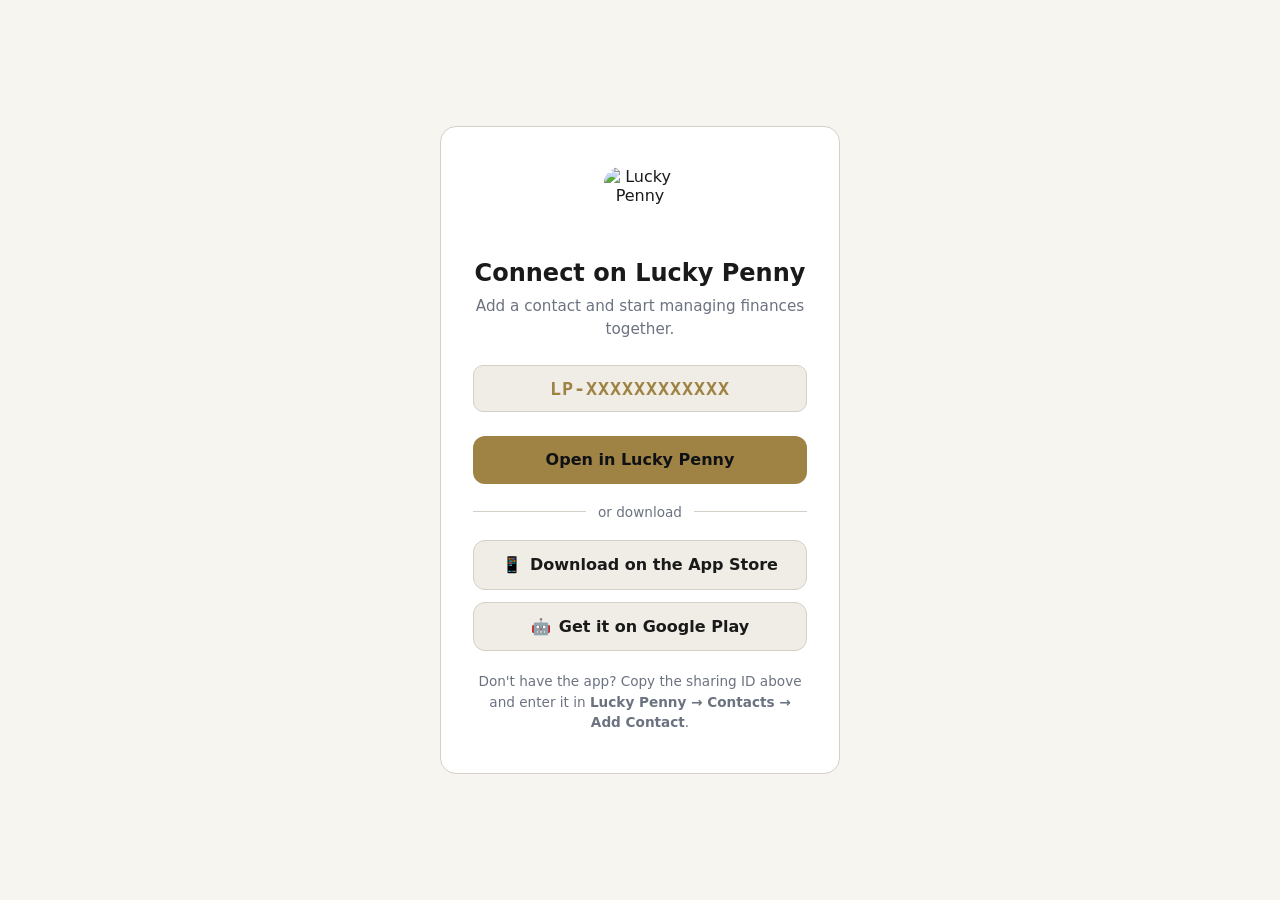
==== connect/index.html @ 6d792311 "Point canonical and social preview tags at /SmartPenny-Website/" ====
<!DOCTYPE html>
<html lang="en">
<head>
  <meta charset="UTF-8" />
  <meta name="viewport" content="width=device-width, initial-scale=1.0, maximum-scale=1.0, user-scalable=no" />
  <title>Connect on Lucky Penny</title>
  <meta name="description" content="Add someone on Lucky Penny — the offline-first personal finance app." />

  <!-- Open Graph -->
  <meta property="og:title" content="Add me on Lucky Penny" />
  <meta property="og:description" content="Track expenses, split bills, and manage budgets together — all offline-first." />
  <meta property="og:type" content="website" />
  <meta property="og:image" content="https://gg-241.github.io/SmartPenny-Website/assets/img/og-image.jpg" />

  <!-- Apple Smart Banner (prompts install if app not present) -->
  <meta name="apple-itunes-app" content="app-id=6760491274" />

  <link rel="icon" type="image/png" href="../assets/img/penny_icon.png" />
  <link rel="apple-touch-icon" href="../assets/img/penny_icon.png" />
  <link rel="stylesheet" href="../assets/css/theme.css" />
  <style>
    *, *::before, *::after { box-sizing: border-box; margin: 0; padding: 0; }

    body {
      font-family: 'Inter', system-ui, -apple-system, sans-serif;
      background: var(--bg);
      color: var(--text);
      min-height: 100dvh;
      display: flex;
      flex-direction: column;
      align-items: center;
      justify-content: center;
      padding: 2rem;
      -webkit-font-smoothing: antialiased;
    }

    .card {
      background: var(--surface);
      border: 1px solid var(--border);
      border-radius: 16px;
      padding: 2.5rem 2rem;
      max-width: 400px;
      width: 100%;
      text-align: center;
    }

    .logo {
      width: 72px;
      height: 72px;
      border-radius: 16px;
      margin: 0 auto 1.25rem;
      display: block;
    }

    h1 {
      font-size: 1.5rem;
      font-weight: 700;
      margin-bottom: 0.5rem;
      color: var(--text);
    }

    .subtitle {
      font-size: 0.95rem;
      color: var(--text-muted);
      margin-bottom: 1.5rem;
      line-height: 1.5;
    }

    .share-id {
      font-family: 'SF Mono', 'Menlo', 'Consolas', monospace;
      font-size: 1.15rem;
      font-weight: 700;
      color: var(--accent-primary);
      background: var(--surface-2);
      border: 1px solid var(--border);
      border-radius: 10px;
      padding: 0.75rem 1rem;
      margin-bottom: 1.5rem;
      letter-spacing: 0.05em;
      word-break: break-all;
      user-select: all;
    }

    .btn {
      display: block;
      width: 100%;
      padding: 0.9rem 1.5rem;
      border-radius: 12px;
      font-size: 1rem;
      font-weight: 600;
      text-decoration: none;
      text-align: center;
      margin-bottom: 0.75rem;
      border: none;
      cursor: pointer;
      transition: transform 0.15s, box-shadow 0.15s;
    }

    .btn:hover {
      transform: translateY(-1px);
      box-shadow: 0 4px 12px rgba(0,0,0,0.3);
    }

    .btn:active {
      transform: translateY(0);
    }

    .btn-primary {
      background: var(--accent-primary);
      color: #0f1115;
    }

    .btn-secondary {
      background: var(--surface-2);
      color: var(--text);
      border: 1px solid var(--border);
    }

    .btn-store {
      background: var(--surface-2);
      color: var(--text);
      border: 1px solid var(--border);
      display: flex;
      align-items: center;
      justify-content: center;
      gap: 0.5rem;
    }

    .divider {
      display: flex;
      align-items: center;
      margin: 1.25rem 0;
      color: var(--text-muted);
      font-size: 0.85rem;
    }

    .divider::before,
    .divider::after {
      content: '';
      flex: 1;
      height: 1px;
      background: var(--border);
    }

    .divider::before { margin-right: 0.75rem; }
    .divider::after { margin-left: 0.75rem; }

    .hint {
      font-size: 0.85rem;
      color: var(--text-muted);
      margin-top: 1.25rem;
      line-height: 1.5;
    }

    .hint code {
      background: var(--surface-2);
      padding: 0.15em 0.4em;
      border-radius: 4px;
      font-size: 0.85em;
    }

    .name-label {
      font-size: 1.1rem;
      font-weight: 600;
      margin-bottom: 0.25rem;
    }

    .hidden { display: none; }

    @media (prefers-color-scheme: light) {
      :root {
        --bg: #f7f5f0;
        --surface: #ffffff;
        --surface-2: #f0ede6;
        --surface-3: #e6e3db;
        --text: #1a1a1a;
        --text-muted: #6b7280;
        --border: #d4d0c8;
        --accent-primary: #9e8344;
        --accent-primary-hover: #b8974f;
        --accent-success: #2e6a57;
        --accent-success-soft: #e6f5f0;
        --accent-danger: #a35c5c;
        --accent-neutral: #7c8798;
      }
    }
  </style>
</head>
<body>
  <div class="card">
    <img src="../assets/img/penny_icon.png" alt="Lucky Penny" class="logo" />
    <h1 id="heading">Connect on Lucky Penny</h1>
    <p class="subtitle" id="subtitle">Add a contact and start managing finances together.</p>

    <div id="name-section" class="hidden">
      <div class="name-label" id="display-name"></div>
    </div>

    <div class="share-id" id="share-id"></div>

    <!-- Open in app button (for mobile with app installed) -->
    <a id="open-btn" href="#" class="btn btn-primary">Open in Lucky Penny</a>

    <div class="divider">or download</div>

    <!-- Store buttons -->
    <a id="ios-btn" href="https://apps.apple.com/app/penny-finance/id6760491274"
       class="btn btn-store">
      <span>📱</span> Download on the App Store
    </a>
    <a id="android-btn" href="https://play.google.com/store/apps/details?id=com.luckypenny.app"
       class="btn btn-store">
      <span>🤖</span> Get it on Google Play
    </a>

    <p class="hint">
      Don't have the app? Copy the sharing ID above and enter it in
      <strong>Lucky Penny → Contacts → Add Contact</strong>.
    </p>
  </div>

  <script>
    (function() {
      var params = new URLSearchParams(window.location.search);
      var shareId = params.get('shareId') || '';
      var displayName = params.get('name') || '';
      var currency = params.get('cur') || '';

      // Display the sharing ID
      var shareIdEl = document.getElementById('share-id');
      shareIdEl.textContent = shareId || 'LP-XXXXXXXXXXXX';

      // Display name if provided
      var nameSection = document.getElementById('name-section');
      var nameEl = document.getElementById('display-name');
      if (displayName) {
        nameSection.classList.remove('hidden');
        nameEl.textContent = displayName;
      }

      // Update the heading based on available info
      var heading = document.getElementById('heading');
      if (displayName) {
        heading.textContent = 'Add ' + displayName + ' on Lucky Penny';
      }

      // Deep link for "Open in Lucky Penny" button
      var openBtn = document.getElementById('open-btn');
      var deepLink = 'luckypenny://connect?shareId=' + encodeURIComponent(shareId);
      if (displayName) {
        deepLink += '&name=' + encodeURIComponent(displayName);
      }
      if (currency) {
        deepLink += '&cur=' + encodeURIComponent(currency);
      }
      openBtn.href = deepLink;

      // Platform detection: hide irrelevant store button
      var iosBtn = document.getElementById('ios-btn');
      var androidBtn = document.getElementById('android-btn');
      var ua = navigator.userAgent || navigator.vendor || window.opera;

      if (/iPad|iPhone|iPod/.test(ua) && !window.MSStream) {
        // iOS: try deep link, show App Store as fallback
        androidBtn.style.display = 'none';
        // On iOS, the deep link often doesn't work from Safari without
        // universal links. We set a timeout to redirect to App Store if
        // the app doesn't open.
        openBtn.addEventListener('click', function(e) {
          var start = Date.now();
          setTimeout(function() {
            if (Date.now() - start < 2000) {
              window.location.href = 'https://apps.apple.com/app/penny-finance/id6760491274';
            }
          }, 1500);
        });
      } else if (/android/i.test(ua)) {
        // Android: try deep link, show Play Store as fallback
        iosBtn.style.display = 'none';
        // Android Intent fallback is handled by the app_links package
      }

      // Update Open Graph meta tags with user info
      var ogTitle = document.querySelector('meta[property="og:title"]');
      if (ogTitle && displayName) {
        ogTitle.setAttribute('content', 'Add ' + displayName + ' on Lucky Penny');
      }
    })();
  </script>
</body>
</html>
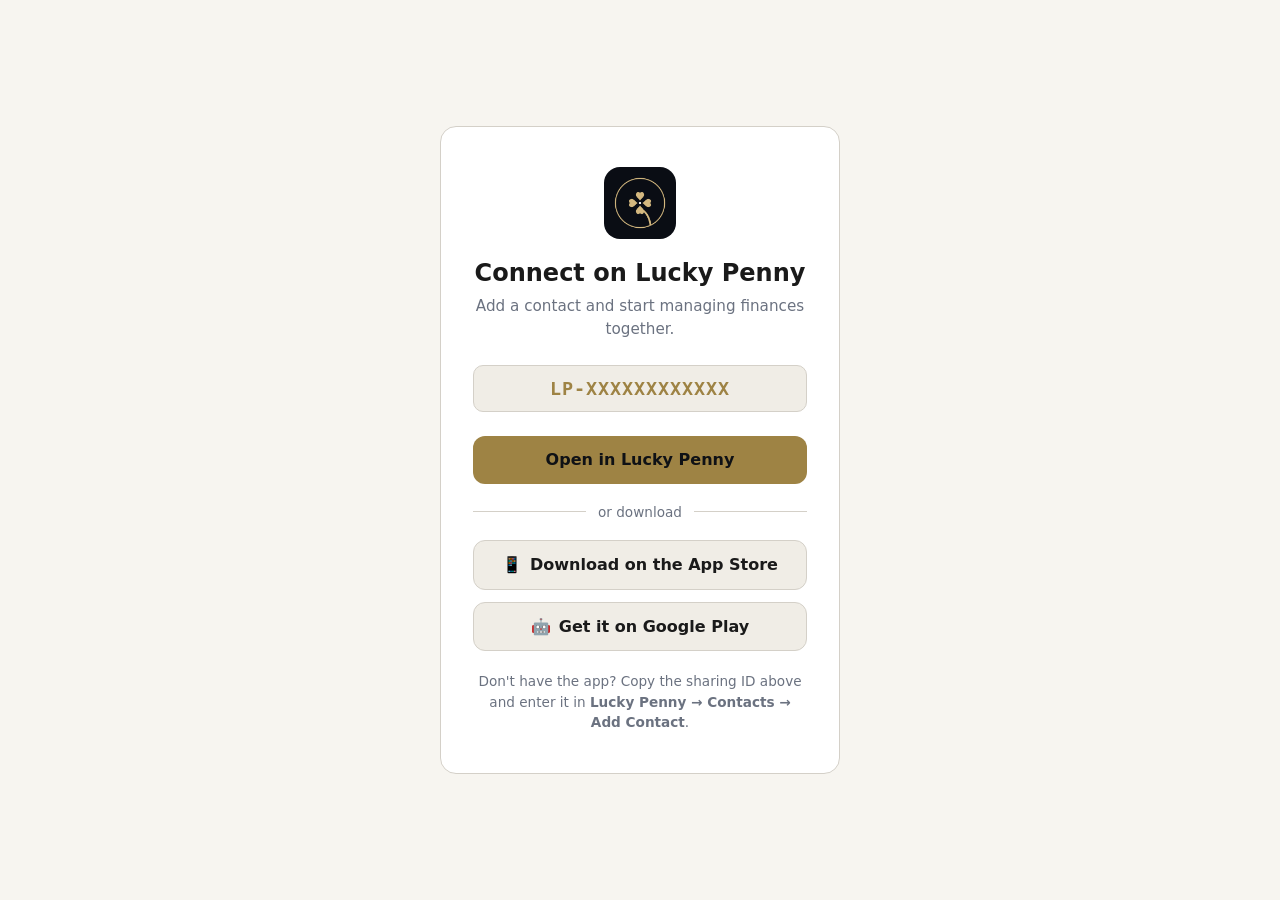
==== commit 6a032c88: "new logo, design, FAQ page" ====
--- a/connect/index.html
+++ b/connect/index.html
@@ -15,8 +15,8 @@
   <!-- Apple Smart Banner (prompts install if app not present) -->
   <meta name="apple-itunes-app" content="app-id=6760491274" />
 
-  <link rel="icon" type="image/png" href="../assets/img/penny_icon.png" />
-  <link rel="apple-touch-icon" href="../assets/img/penny_icon.png" />
+  <link rel="icon" type="image/png" href="../assets/img/lucky-penny-icon.png" />
+  <link rel="apple-touch-icon" href="../assets/img/lucky-penny-icon.png" />
   <link rel="stylesheet" href="../assets/css/theme.css" />
   <style>
     *, *::before, *::after { box-sizing: border-box; margin: 0; padding: 0; }
@@ -185,10 +185,12 @@
       }
     }
   </style>
+<!-- Cookieless visit and click counts; see privacy.html section 12. -->
+<script defer src="https://cloud.umami.is/script.js" data-website-id="5c60fb75-4c11-4f28-b2e4-7a822c459c5e"></script>
 </head>
 <body>
   <div class="card">
-    <img src="../assets/img/penny_icon.png" alt="Lucky Penny" class="logo" />
+    <img src="../assets/img/lucky-penny-icon.png" alt="Lucky Penny" class="logo" />
     <h1 id="heading">Connect on Lucky Penny</h1>
     <p class="subtitle" id="subtitle">Add a contact and start managing finances together.</p>
 
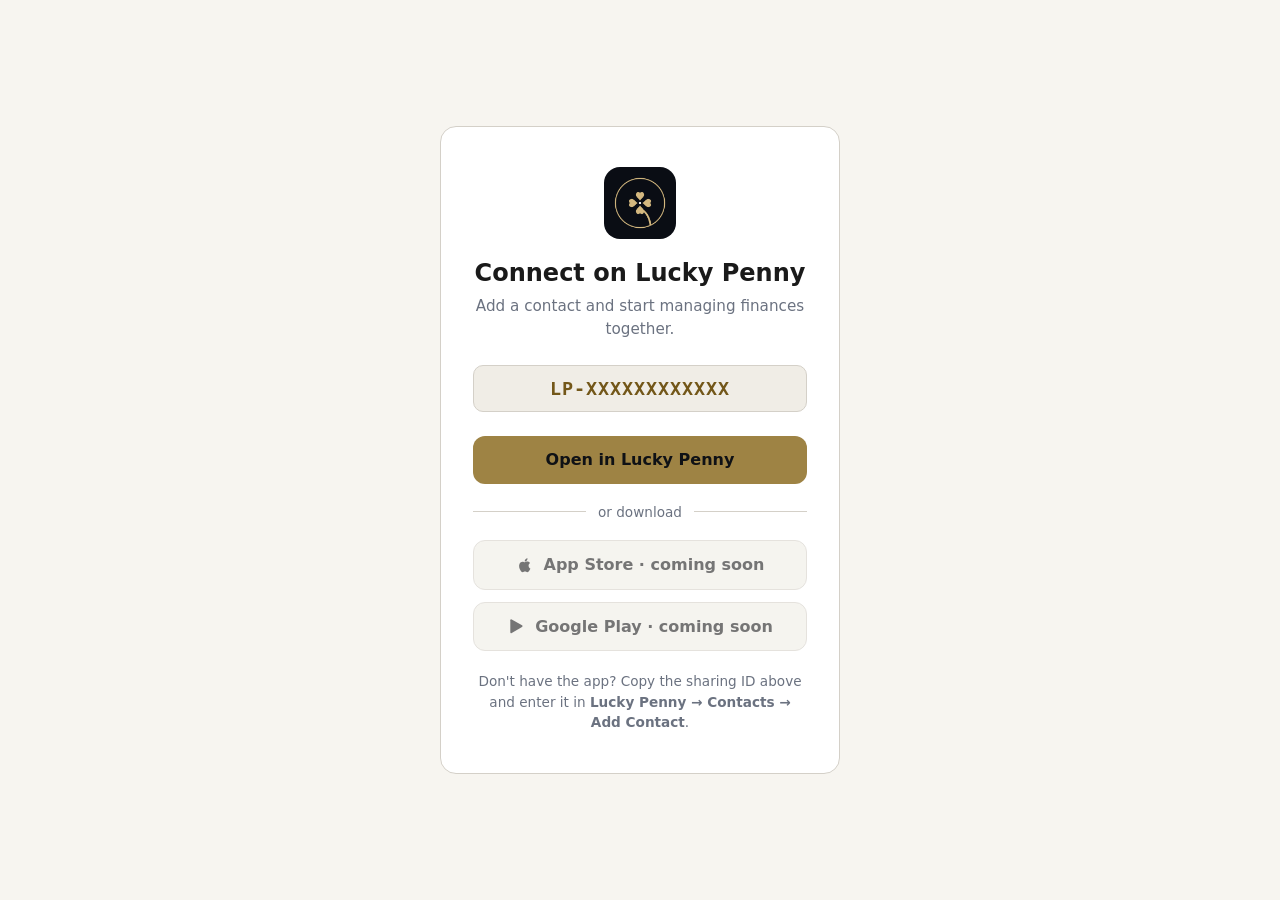
==== commit abdd2a56: "changes made from skill, redesign" ====
--- a/connect/index.html
+++ b/connect/index.html
@@ -70,7 +70,7 @@
       font-family: 'SF Mono', 'Menlo', 'Consolas', monospace;
       font-size: 1.15rem;
       font-weight: 700;
-      color: var(--accent-primary);
+      color: var(--accent-text);
       background: var(--surface-2);
       border: 1px solid var(--border);
       border-radius: 10px;
@@ -123,7 +123,19 @@
       display: flex;
       align-items: center;
       justify-content: center;
-      gap: 0.5rem;
+      gap: 0.6rem;
+    }
+
+    .store-icon { width: 1.15rem; height: 1.15rem; flex-shrink: 0; }
+    .btn-store { padding-inline: 1rem; }
+    .store-label { white-space: nowrap; }
+
+    .btn-store.is-soon,
+    .btn-store.is-soon:hover {
+      cursor: default;
+      opacity: .6;
+      transform: none;
+      box-shadow: none;
     }
 
     .divider {
@@ -205,14 +217,21 @@
 
     <div class="divider">or download</div>
 
-    <!-- Store buttons -->
-    <a id="ios-btn" href="https://apps.apple.com/app/penny-finance/id6760491274"
-       class="btn btn-store">
-      <span>📱</span> Download on the App Store
+    <!--
+      Store buttons. LAUNCH DAY: the listings are not live yet (both URLs 404),
+      so these render as disabled "coming soon" tiles. When a listing goes live,
+      set STORES_LIVE = true in the script below; it restores the links, the
+      live labels and the iOS fallback redirect. Same record ids as index.html.
+    -->
+    <a id="ios-btn" class="btn btn-store is-soon" aria-disabled="true"
+       data-href="https://apps.apple.com/app/id6822307815">
+      <svg class="store-icon" viewBox="0 0 24 24" aria-hidden="true" fill="currentColor"><path d="M16.37 12.6c-.02-2.3 1.88-3.4 1.96-3.46-1.07-1.56-2.73-1.77-3.32-1.8-1.41-.14-2.76.83-3.47.83-.72 0-1.82-.81-2.99-.79-1.54.02-2.96.9-3.75 2.27-1.6 2.78-.41 6.89 1.15 9.14.76 1.1 1.67 2.34 2.86 2.3 1.15-.05 1.58-.74 2.97-.74 1.38 0 1.77.74 2.98.72 1.23-.02 2.01-1.12 2.76-2.23.87-1.28 1.23-2.52 1.25-2.58-.03-.01-2.39-.92-2.4-3.66zM14.1 5.86c.63-.77 1.06-1.83.94-2.89-.91.04-2.02.61-2.67 1.37-.58.67-1.1 1.76-.96 2.8 1.02.08 2.06-.52 2.69-1.28z"/></svg>
+      <span class="store-label" data-live="Download on the App Store">App Store · coming soon</span>
     </a>
-    <a id="android-btn" href="https://play.google.com/store/apps/details?id=com.luckypenny.app"
-       class="btn btn-store">
-      <span>🤖</span> Get it on Google Play
+    <a id="android-btn" class="btn btn-store is-soon" aria-disabled="true"
+       data-href="https://play.google.com/store/apps/details?id=com.luckypenny.app">
+      <svg class="store-icon" viewBox="0 0 24 24" aria-hidden="true" fill="currentColor"><path d="M6.2 3.1A1.3 1.3 0 0 0 4.3 4.2v15.6a1.3 1.3 0 0 0 1.9 1.1l13.4-7.8a1.3 1.3 0 0 0 0-2.2L6.2 3.1z"/></svg>
+      <span class="store-label" data-live="Get it on Google Play">Google Play · coming soon</span>
     </a>
 
     <p class="hint">
@@ -223,6 +242,10 @@
 
   <script>
     (function() {
+      // Flip to true when the App Store / Play listings are live (see the
+      // LAUNCH DAY note above the store buttons).
+      var STORES_LIVE = false;
+
       var params = new URLSearchParams(window.location.search);
       var shareId = params.get('shareId') || '';
       var displayName = params.get('name') || '';
@@ -255,12 +278,38 @@
       if (currency) {
         deepLink += '&cur=' + encodeURIComponent(currency);
       }
+
+      // Join mode (?join=G-ABCD-2345): a group invite sent after a Splitwise
+      // import. Same rules as the app (letters, digits, dashes; <= 32 chars).
+      var joinCode = (params.get('join') || '').trim().toUpperCase();
+      if (joinCode && /^[A-Z0-9-]{1,32}$/.test(joinCode)) {
+        heading.textContent = 'Join a group on Lucky Penny';
+        document.getElementById('subtitle').textContent =
+          'Install Lucky Penny, then open the app and join with this code:';
+        shareIdEl.textContent = joinCode;
+        nameSection.classList.add('hidden');
+        deepLink = 'luckypenny://join?code=' + encodeURIComponent(joinCode);
+        openBtn.textContent = 'Open Lucky Penny and join';
+        var ogT = document.querySelector('meta[property="og:title"]');
+        if (ogT) ogT.setAttribute('content', 'Join a group on Lucky Penny');
+        document.title = 'Join a group on Lucky Penny';
+      }
       openBtn.href = deepLink;
 
       // Platform detection: hide irrelevant store button
       var iosBtn = document.getElementById('ios-btn');
       var androidBtn = document.getElementById('android-btn');
       var ua = navigator.userAgent || navigator.vendor || window.opera;
+
+      if (STORES_LIVE) {
+        [iosBtn, androidBtn].forEach(function (btn) {
+          btn.href = btn.getAttribute('data-href');
+          btn.classList.remove('is-soon');
+          btn.removeAttribute('aria-disabled');
+          var label = btn.querySelector('.store-label');
+          label.textContent = label.getAttribute('data-live');
+        });
+      }
 
       if (/iPad|iPhone|iPod/.test(ua) && !window.MSStream) {
         // iOS: try deep link, show App Store as fallback
@@ -268,11 +317,11 @@
         // On iOS, the deep link often doesn't work from Safari without
         // universal links. We set a timeout to redirect to App Store if
         // the app doesn't open.
-        openBtn.addEventListener('click', function(e) {
+        if (STORES_LIVE) openBtn.addEventListener('click', function(e) {
           var start = Date.now();
           setTimeout(function() {
             if (Date.now() - start < 2000) {
-              window.location.href = 'https://apps.apple.com/app/penny-finance/id6760491274';
+              window.location.href = 'https://apps.apple.com/app/id6822307815';
             }
           }, 1500);
         });
--- a/assets/css/theme.css
+++ b/assets/css/theme.css
@@ -0,0 +1,164 @@
+:root {
+  color-scheme: dark light;
+
+  --bg: #0f1115;
+  --surface: #171a20;
+  --surface-2: #1e232b;
+  --surface-3: #262b35;
+  --text: #f3efe7;
+  --text-muted: #a6acb8;
+  --border: #2a313b;
+
+  --accent-primary: #c8a96b;
+  --accent-primary-hover: #d6b980;
+  --accent-success: #2e6a57;
+  --accent-success-soft: #1e3d35;
+  --success-text: #5fb393;
+  --accent-text: #c8a96b;
+  --accent-danger: #a35c5c;
+  --accent-neutral: #7c8798;
+
+  --accent-primary-rgb: 200 169 107;
+  --accent-primary-hover-rgb: 214 185 128;
+  --accent-success-rgb: 46 106 87;
+  --accent-success-soft-rgb: 30 61 53;
+  --accent-danger-rgb: 163 92 92;
+  --accent-neutral-rgb: 124 135 152;
+  --bg-rgb: 15 17 21;
+  --surface-rgb: 23 26 32;
+  --surface-2-rgb: 30 35 43;
+  --surface-3-rgb: 38 43 53;
+  --text-rgb: 243 239 231;
+  --text-muted-rgb: 166 172 184;
+  --border-rgb: 42 49 59;
+  --warning-rgb: 245 158 11;
+
+  --violet: var(--accent-primary);
+  --violet-d: var(--accent-primary-hover);
+  --violet-l: #ead7a1;
+  --green: var(--accent-success);
+  --red: var(--accent-danger);
+  --muted: var(--text-muted);
+  --bg2: var(--surface);
+  --bg3: var(--surface-2);
+
+  --radius: 14px;
+
+  --nav-bg: rgb(var(--bg-rgb) / .85);
+  --hero-glow: radial-gradient(ellipse 80% 60% at 50% -10%, rgb(var(--accent-primary-rgb) / .30) 0%, transparent 70%);
+  --banner-bg: linear-gradient(90deg, rgb(var(--warning-rgb) / .15), rgb(var(--accent-danger-rgb) / .12));
+  --banner-border: rgb(var(--warning-rgb) / .35);
+  --banner-text: #f6c85e;
+  --banner-dot: rgb(var(--warning-rgb));
+  --banner-shadow: rgb(var(--warning-rgb) / .7);
+  --btn-hover-bg: rgb(var(--accent-primary-rgb) / .10);
+  --btn-ghost-hover-bg: rgb(var(--accent-primary-rgb) / .08);
+  --card-hover-border: var(--accent-primary);
+  --feature-icon-bg: linear-gradient(135deg, rgb(var(--accent-primary-rgb) / .25), rgb(var(--accent-success-rgb) / .15));
+  --premium-bg: linear-gradient(145deg, rgb(var(--accent-primary-rgb) / .18) 0%, rgb(var(--accent-primary-hover-rgb) / .10) 100%);
+  --premium-border: rgb(var(--accent-primary-rgb) / .45);
+  --premium-glow: radial-gradient(ellipse 80% 60% at 100% 0%, rgb(var(--accent-primary-hover-rgb) / .18) 0%, transparent 60%);
+  --badge-free-bg: rgb(var(--text-muted-rgb) / .15);
+  --badge-premium-bg: rgb(var(--accent-primary-rgb) / .25);
+  --badge-premium-text: #ead7a1;
+  --divider-bg: var(--surface);
+  --offline-bg: linear-gradient(135deg, rgb(var(--accent-primary-rgb) / .12) 0%, rgb(var(--accent-primary-hover-rgb) / .06) 100%);
+  --surface-veil: rgb(var(--bg-rgb) / .92);
+  --surface-elevated: var(--surface-2);
+  --table-hover: rgb(var(--accent-primary-rgb) / .05);
+  --chip-bg: rgb(var(--accent-primary-rgb) / .18);
+  --chip-text: #e3c88f;
+  --chip-warn-bg: rgb(var(--warning-rgb) / .15);
+  --chip-warn-border: rgb(var(--warning-rgb) / .30);
+  --chip-warn-text: #f6c85e;
+  --callout-info-bg: rgb(var(--accent-primary-rgb) / .10);
+  --callout-info-border: rgb(var(--accent-primary-rgb) / .30);
+  --callout-info-text: #e3c88f;
+  --callout-warn-bg: rgb(var(--accent-danger-rgb) / .10);
+  --callout-warn-border: rgb(var(--accent-danger-rgb) / .30);
+  --callout-warn-text: #fca5a5;
+  --callout-success-bg: rgb(var(--accent-success-rgb) / .10);
+  --callout-success-border: rgb(var(--accent-success-rgb) / .30);
+  --callout-success-text: #6ee7b7;
+}
+
+@media (prefers-color-scheme: light) {
+  :root {
+    --bg: #f7f2e8;
+    --surface: #fffaf3;
+    --surface-2: #f1eadf;
+    --surface-3: #e7ddcf;
+    --text: #181b21;
+    --text-muted: #555d6a;
+    --border: #d9cfbf;
+
+    --accent-primary: #9f7a35;
+    --accent-primary-hover: #8a6729;
+    --accent-success: #2e6a57;
+    --accent-success-soft: #e3efea;
+    --success-text: #2e6a57;
+    --accent-text: #735719;
+    --accent-danger: #a35c5c;
+    --accent-neutral: #6d7886;
+
+    --accent-primary-rgb: 159 122 53;
+    --accent-primary-hover-rgb: 138 103 41;
+    --accent-success-rgb: 46 106 87;
+    --accent-success-soft-rgb: 227 239 234;
+    --accent-danger-rgb: 163 92 92;
+    --accent-neutral-rgb: 109 120 134;
+    --bg-rgb: 247 242 232;
+    --surface-rgb: 255 250 243;
+    --surface-2-rgb: 241 234 223;
+    --surface-3-rgb: 231 221 207;
+    --text-rgb: 24 27 33;
+    --text-muted-rgb: 85 93 106;
+    --border-rgb: 217 207 191;
+    --warning-rgb: 183 119 19;
+
+    --violet-l: #e8d9b8;
+    --nav-bg: rgb(var(--bg-rgb) / .88);
+    --hero-glow: radial-gradient(ellipse 80% 60% at 50% -10%, rgb(var(--accent-primary-rgb) / .20) 0%, transparent 70%);
+    --banner-bg: linear-gradient(90deg, rgb(var(--warning-rgb) / .13), rgb(var(--accent-danger-rgb) / .10));
+    --banner-border: rgb(var(--warning-rgb) / .32);
+    --banner-text: #7f580b;
+    --banner-dot: rgb(var(--warning-rgb));
+    --banner-shadow: rgb(var(--warning-rgb) / .7);
+    --btn-hover-bg: rgb(var(--accent-primary-rgb) / .10);
+    --btn-ghost-hover-bg: rgb(var(--accent-primary-rgb) / .08);
+    --feature-icon-bg: linear-gradient(135deg, rgb(var(--accent-primary-rgb) / .18), rgb(var(--accent-success-rgb) / .10));
+    --premium-bg: linear-gradient(145deg, rgb(var(--accent-primary-rgb) / .15) 0%, rgb(var(--accent-primary-hover-rgb) / .07) 100%);
+    --premium-border: rgb(var(--accent-primary-rgb) / .35);
+    --premium-glow: radial-gradient(ellipse 80% 60% at 100% 0%, rgb(var(--accent-primary-hover-rgb) / .10) 0%, transparent 60%);
+    --badge-free-bg: rgb(var(--text-muted-rgb) / .12);
+    --badge-premium-bg: rgb(var(--accent-primary-rgb) / .18);
+    --badge-premium-text: #735719;
+    --divider-bg: var(--surface);
+    --offline-bg: linear-gradient(135deg, rgb(var(--accent-primary-rgb) / .10) 0%, rgb(var(--accent-primary-hover-rgb) / .05) 100%);
+    --surface-veil: rgb(var(--bg-rgb) / .92);
+    --table-hover: rgb(var(--accent-primary-rgb) / .05);
+    --chip-bg: rgb(var(--accent-primary-rgb) / .14);
+    --chip-text: #735719;
+    --chip-warn-bg: rgb(var(--warning-rgb) / .12);
+    --chip-warn-border: rgb(var(--warning-rgb) / .28);
+    --chip-warn-text: #aa770f;
+    --callout-info-bg: rgb(var(--accent-primary-rgb) / .10);
+    --callout-info-border: rgb(var(--accent-primary-rgb) / .25);
+    --callout-info-text: #735719;
+    --callout-warn-bg: rgb(var(--accent-danger-rgb) / .10);
+    --callout-warn-border: rgb(var(--accent-danger-rgb) / .24);
+    --callout-warn-text: #9b4f4f;
+    --callout-success-bg: rgb(var(--accent-success-rgb) / .10);
+    --callout-success-border: rgb(var(--accent-success-rgb) / .24);
+    --callout-success-text: #2d6d58;
+  }
+}
+
+/* Shared browser surfaces: focus ring, selection, native controls. */
+:focus-visible {
+  outline: 2px solid var(--accent-primary);
+  outline-offset: 3px;
+  border-radius: 4px;
+}
+::selection { background: rgb(var(--accent-primary-rgb) / .35); color: var(--text); }
+html { accent-color: var(--accent-primary); }
